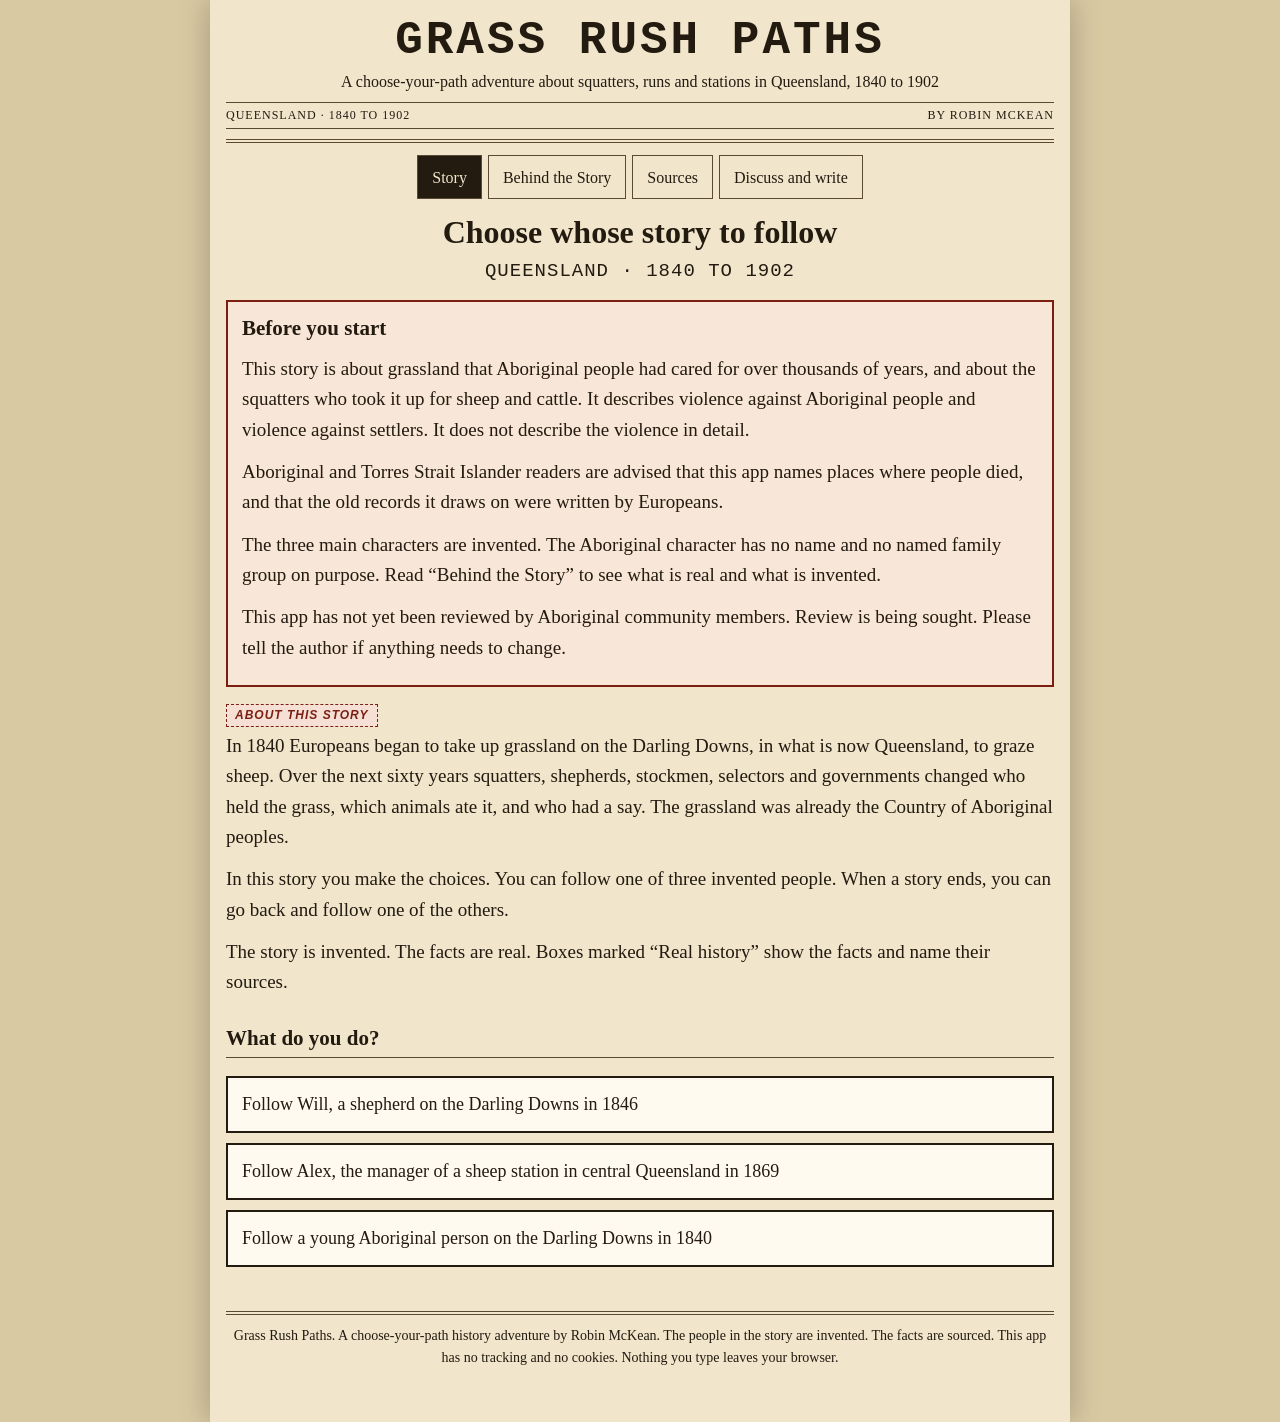
==== index.html @ 146c1fad "Grass Rush Paths: student and teacher versions" ====
<!doctype html>
<html lang="en-AU"><head><meta charset="utf-8">
<meta name="viewport" content="width=device-width,initial-scale=1">
<title>Grass Rush Paths</title>
<meta name="description" content="A choose-your-path history adventure about the grass rush in Queensland: squatters, shepherds, runs and stations, land laws, sheep and cattle, drought, and Aboriginal people. Real facts, sources and class questions.">
<meta name="theme-color" content="#231a10">
<link rel="icon" href="data:image/svg+xml,%3Csvg xmlns='http://www.w3.org/2000/svg' viewBox='0 0 32 32'%3E%3Crect width='32' height='32' fill='%23231a10'/%3E%3Cpath d='M6 24 L16 8 L26 24' stroke='%23f1e6cc' stroke-width='3' fill='none'/%3E%3C/svg%3E">
<link rel="stylesheet" href="styles.css">
</head><body>
<a class="skip" href="#main">Skip to the main content</a>
<div class="sheet">
<header>

 <div class="mast">Grass Rush Paths</div>
 <div class="sub">A choose-your-path adventure about squatters, runs and stations in Queensland, 1840 to 1902</div>
 <div class="dateline"><span>Queensland · 1840 to 1902</span><span>By Robin McKean</span></div>
</header>
<nav id="nav" aria-label="Sections"></nav>
<main id="main" tabindex="-1"></main>
<footer id="foot"></footer>
<p id="live" class="sr" role="status" aria-live="polite"></p>
</div>
<noscript><p style="padding:16px;font-family:Georgia,serif">This app needs JavaScript. Nothing is sent anywhere.</p></noscript>
<script src="data.js"></script>
<script src="app.js"></script>
</body></html>
---- styles.css ----
:root{--paper:#f1e6cc;--ink:#231a10;--rule:#5b4a33;--red:#7a1f12;--box:#f2efe6;--soft:#efe2c4;--green:#1f4a2c;--blue:#1d3b5c;--brown:#5a4310}
*{box-sizing:border-box}
html{-webkit-text-size-adjust:100%}
body{margin:0;background:#d9c9a3;color:var(--ink);font-family:Georgia,"Times New Roman",serif;font-size:18px;line-height:1.6}
.sr{position:absolute;left:-9999px;width:1px;height:1px;overflow:hidden}
.skip{position:absolute;left:-999px;top:0;background:var(--ink);color:var(--paper);padding:10px 14px;z-index:10}
.skip:focus{left:8px;top:8px}
.sheet{max-width:860px;margin:0 auto;background:var(--paper);padding:14px 16px 40px;min-height:100vh;box-shadow:0 0 30px rgba(0,0,0,.25)}
header{text-align:center;border-bottom:4px double var(--rule);padding-bottom:10px}
.tbanner{background:var(--ink);color:var(--paper);margin:0 0 8px;padding:8px 10px;font-size:15px}
.tbanner a{color:#f0d9a0}
.mast{font-family:"Courier New",Courier,monospace;font-weight:bold;font-size:clamp(26px,7vw,46px);letter-spacing:3px;margin:2px 0;text-transform:uppercase;line-height:1.1}
.sub{font-size:16px}
.dateline{display:flex;justify-content:space-between;gap:8px;font-size:12px;text-transform:uppercase;letter-spacing:1px;border-top:1px solid var(--rule);border-bottom:1px solid var(--rule);padding:3px 0;margin-top:8px}
nav{display:flex;flex-wrap:wrap;gap:6px;margin:12px 0;justify-content:center}
nav a,.btn{display:inline-flex;align-items:center;justify-content:center;font:inherit;font-size:16px;padding:8px 14px;min-height:44px;background:var(--paper);color:var(--ink);border:1px solid var(--rule);cursor:pointer;text-decoration:none;text-align:center}
nav a[aria-current="page"]{background:var(--ink);color:var(--paper)}
.btn.dark{background:var(--ink);color:var(--paper)}
.btn:hover,nav a:hover{background:var(--soft)}
.btn.dark:hover{background:#3b2c1a}
:focus-visible{outline:3px solid var(--red);outline-offset:2px}
main:focus{outline:none}
h1{font-size:clamp(23px,6vw,32px);text-align:center;margin:14px 0 4px;line-height:1.2}
h1:focus{outline:none}
h2{font-size:21px;margin:24px 0 6px;border-bottom:1px solid var(--rule);padding-bottom:2px}
h3{font-size:18px;margin:14px 0 4px}
p{margin:0 0 12px}
.where{text-align:center;font-family:"Courier New",Courier,monospace;font-size:14px;text-transform:uppercase;letter-spacing:1px;margin:0 0 14px}
.badge{display:inline-block;font-size:12px;font-weight:bold;letter-spacing:1px;text-transform:uppercase;padding:1px 8px;margin:0 6px 4px 0;border:1.5px solid;vertical-align:middle;font-family:Arial,Helvetica,sans-serif}
.b-real{color:var(--green);border-color:var(--green);background:#e4eddc}
.b-made{color:var(--red);border:1.5px dashed var(--red);background:#f6e0d6;font-style:italic}
.panel{border:1px solid var(--rule);padding:10px 14px;margin:14px 0;background:#f6edd8}
.panel.real{border-left:6px solid var(--green)}
.panel.made{border-left:6px dashed var(--red)}
.panel h2,.panel h3{margin-top:2px;border:0}
.panel ul{margin:0 0 8px;padding-left:20px}
.panel li{margin-bottom:6px}
.care{border:2px solid var(--red);background:#f8e7d8;padding:10px 14px;margin:14px 0}
.care h2{margin-top:0;border:0}
.carenote{border:1px dashed var(--red);background:#f8e7d8;padding:6px 10px;margin:10px 0;font-size:16px}
.story p{font-size:19px}
figure{margin:14px 0;text-align:center}
figure img{max-width:100%;height:auto;border:1px solid var(--rule);background:#fff}
figure.tall img{max-height:420px;width:auto}
figcaption{font-size:14px;line-height:1.4;margin-top:4px;text-align:left}
.choices{list-style:none;padding:0;margin:18px 0 8px}
.choices li{margin:0 0 10px}
.choice{display:block;width:100%;text-align:left;font:inherit;font-size:18px;background:#fffaf0;color:var(--ink);border:2px solid var(--ink);padding:12px 14px;cursor:pointer;min-height:48px}
.choice:hover{background:var(--soft)}
.row{display:flex;flex-wrap:wrap;gap:8px;margin:14px 0}
.trail{font-size:14px;border-top:1px solid var(--rule);margin-top:20px;padding-top:8px}
.trail ol{margin:4px 0 0;padding-left:20px}
.end{border:3px double var(--ink);padding:10px 16px;margin:16px 0;background:#fffaf0}
.end h2{border:0;text-align:center;margin-top:4px}
.tnote{border:2px dashed var(--blue);background:#e8eef6;padding:8px 12px;margin:12px 0}
.tnote h3{margin-top:2px}
.tbtn{background:#e8eef6;border-color:var(--blue);color:var(--blue)}
textarea{width:100%;min-height:110px;font:inherit;font-size:17px;padding:8px;border:1.5px solid var(--rule);background:#fffaf0;color:var(--ink)}
.q{border-top:1px solid var(--rule);padding-top:8px;margin-top:16px}
.q .qn{font-weight:bold}
.src{font-size:16px;padding-left:22px}
.src li{margin-bottom:10px}
.srcs{font-size:14px;margin:6px 0 0}
table{border-collapse:collapse;width:100%;font-size:16px;margin:8px 0}
th,td{border:1px solid var(--rule);padding:6px 8px;text-align:left;vertical-align:top}
th{background:var(--soft)}
a{color:var(--red)}
footer{border-top:4px double var(--rule);margin-top:30px;padding-top:10px;font-size:14px;text-align:center}
.lead{max-width:44em;margin:0 auto 12px}
@media(max-width:520px){body{font-size:17px}.story p{font-size:18px}}
@media(prefers-reduced-motion:reduce){*{scroll-behavior:auto!important;transition:none!important}}
@media print{body{background:#fff;font-size:12pt}.sheet{box-shadow:none;padding:0;max-width:none}nav,.row,.skip,.tbanner,.noprint,.choice,.tbtn{display:none!important}textarea{border:1px solid #000;min-height:90px}}
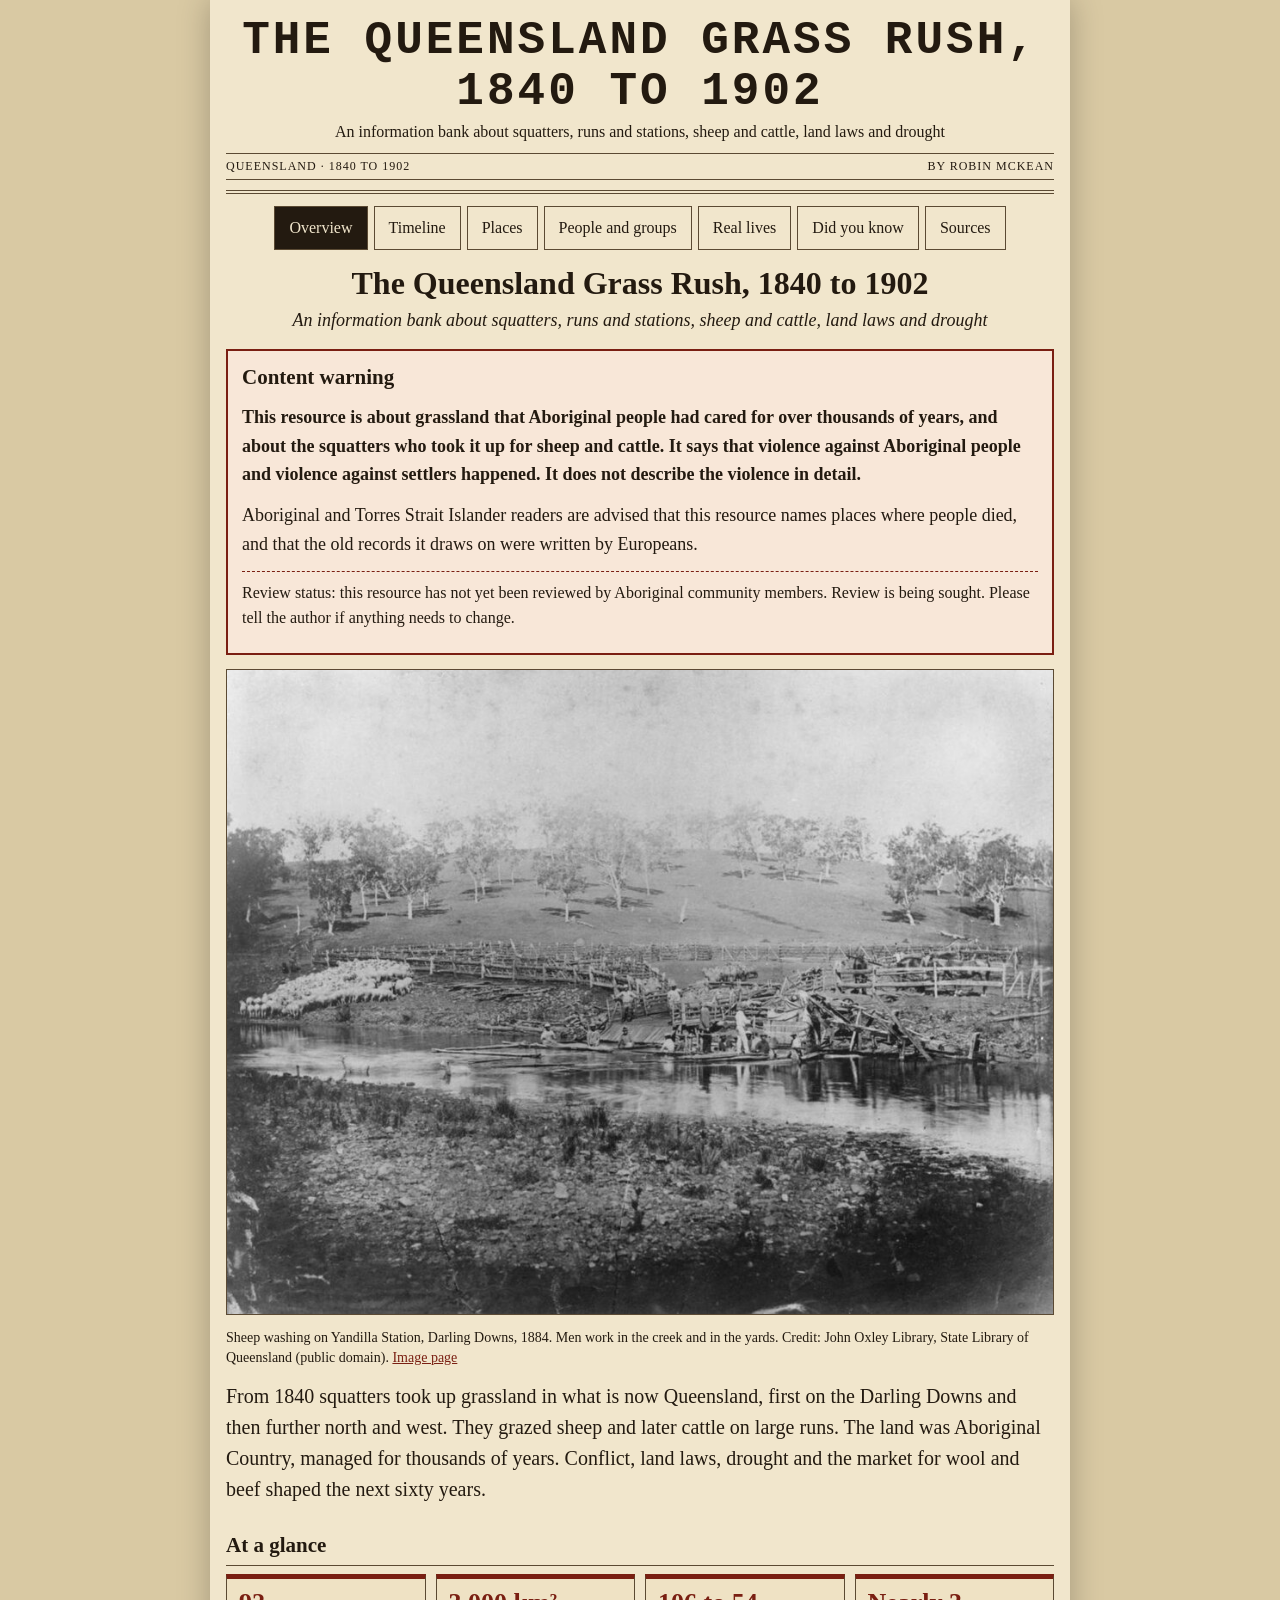
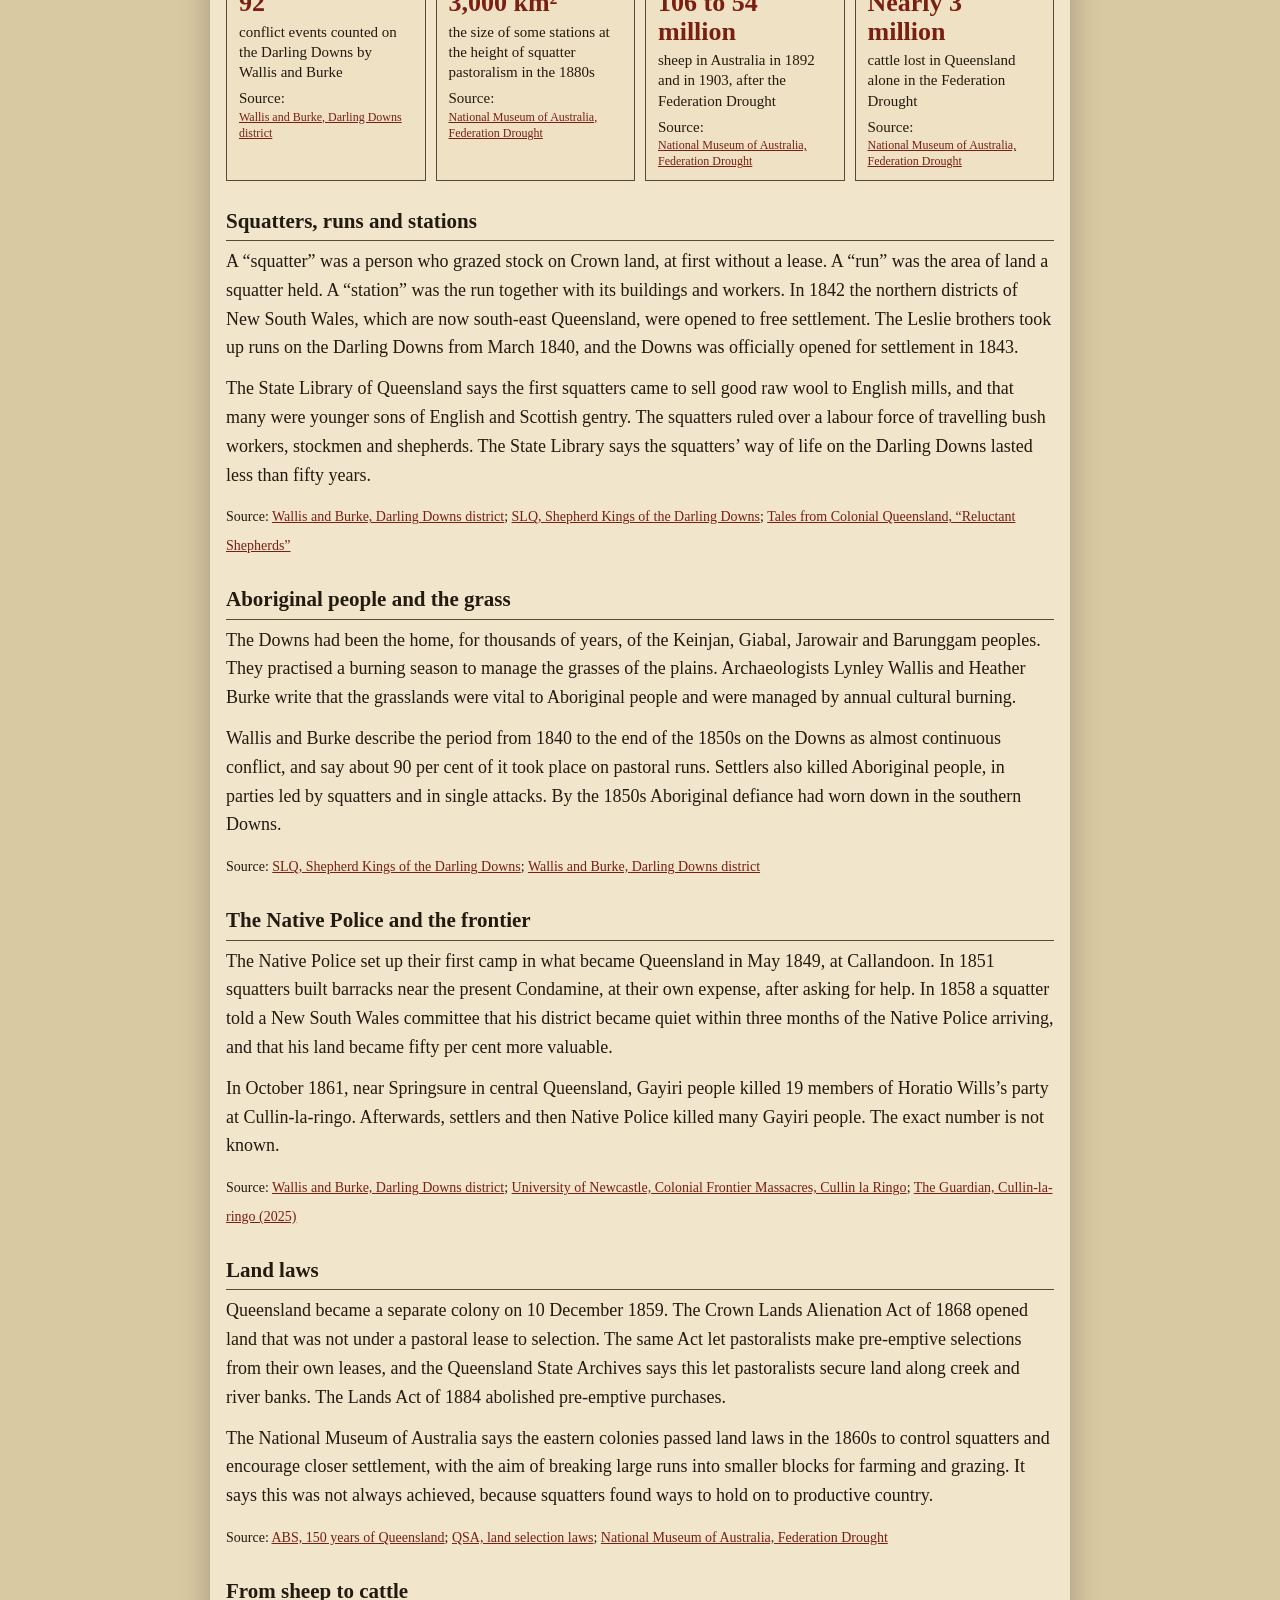
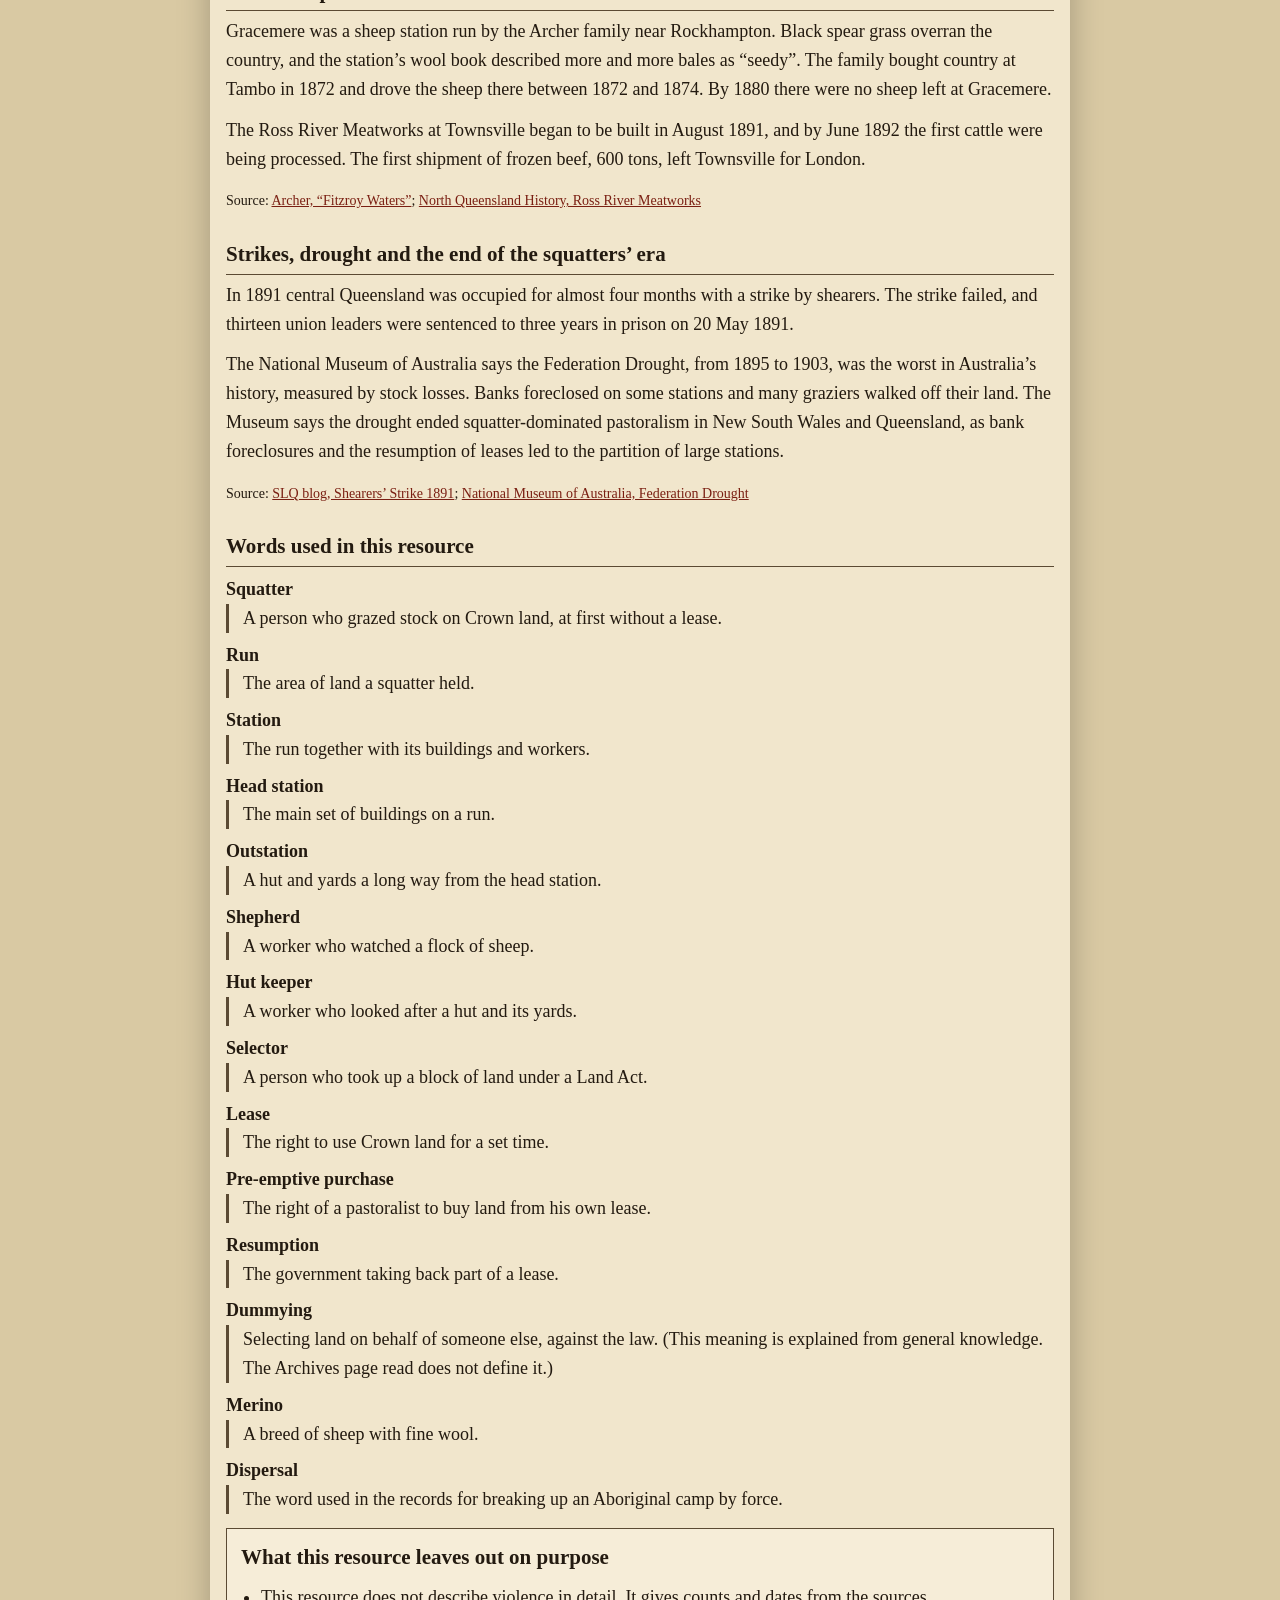
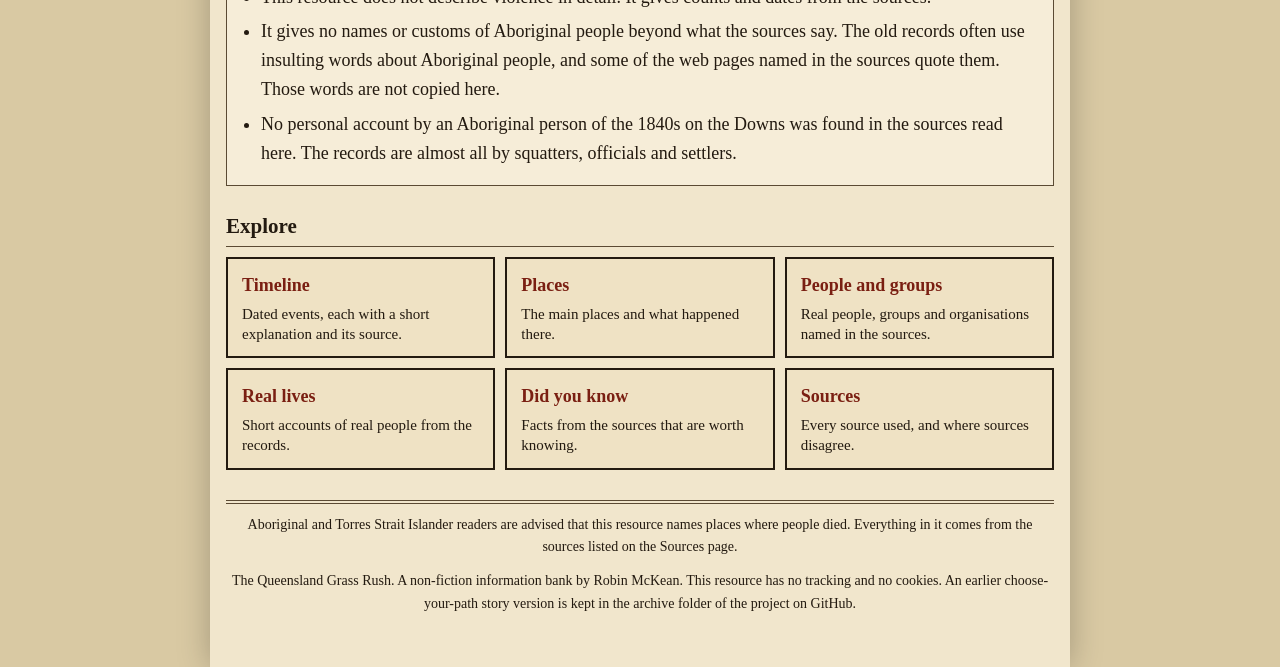
==== commit d2940604: "Turn into a non-fiction information bank; story version archived (tag story-version, archive/story-v" ====
--- a/index.html
+++ b/index.html
@@ -1,26 +1,25 @@
 <!doctype html>
 <html lang="en-AU"><head><meta charset="utf-8">
 <meta name="viewport" content="width=device-width,initial-scale=1">
-<title>Grass Rush Paths</title>
-<meta name="description" content="A choose-your-path history adventure about the grass rush in Queensland: squatters, shepherds, runs and stations, land laws, sheep and cattle, drought, and Aboriginal people. Real facts, sources and class questions.">
-<meta name="theme-color" content="#231a10">
-<link rel="icon" href="data:image/svg+xml,%3Csvg xmlns='http://www.w3.org/2000/svg' viewBox='0 0 32 32'%3E%3Crect width='32' height='32' fill='%23231a10'/%3E%3Cpath d='M6 24 L16 8 L26 24' stroke='%23f1e6cc' stroke-width='3' fill='none'/%3E%3C/svg%3E">
+<title>The Queensland Grass Rush, 1840 to 1902</title>
+<meta name="description" content="A non-fiction information bank about the Queensland grass rush: squatters, runs and stations, the move from sheep to cattle, land laws, drought and Aboriginal people, 1840 to 1902. Overview, timeline, places, people, real lives and sources.">
+<meta name="theme-color" content="#1f2b1a">
+<link rel="icon" href="data:image/svg+xml,%3Csvg xmlns='http://www.w3.org/2000/svg' viewBox='0 0 32 32'%3E%3Crect width='32' height='32' fill='%231f2b1a'/%3E%3Cpath d='M6 24 L16 8 L26 24' stroke='%23f1e6cc' stroke-width='3' fill='none'/%3E%3C/svg%3E">
 <link rel="stylesheet" href="styles.css">
 </head><body>
 <a class="skip" href="#main">Skip to the main content</a>
 <div class="sheet">
 <header>
 
- <div class="mast">Grass Rush Paths</div>
- <div class="sub">A choose-your-path adventure about squatters, runs and stations in Queensland, 1840 to 1902</div>
+ <div class="mast">The Queensland Grass Rush, 1840 to 1902</div>
+ <div class="sub">An information bank about squatters, runs and stations, sheep and cattle, land laws and drought</div>
  <div class="dateline"><span>Queensland · 1840 to 1902</span><span>By Robin McKean</span></div>
 </header>
 <nav id="nav" aria-label="Sections"></nav>
 <main id="main" tabindex="-1"></main>
 <footer id="foot"></footer>
-<p id="live" class="sr" role="status" aria-live="polite"></p>
 </div>
-<noscript><p style="padding:16px;font-family:Georgia,serif">This app needs JavaScript. Nothing is sent anywhere.</p></noscript>
+<noscript><p style="padding:16px;font-family:Georgia,serif">This resource needs JavaScript. Nothing is sent anywhere.</p></noscript>
 <script src="data.js"></script>
 <script src="app.js"></script>
 </body></html>
--- a/styles.css
+++ b/styles.css
@@ -70,3 +70,68 @@
 @media(max-width:520px){body{font-size:17px}.story p{font-size:18px}}
 @media(prefers-reduced-motion:reduce){*{scroll-behavior:auto!important;transition:none!important}}
 @media print{body{background:#fff;font-size:12pt}.sheet{box-shadow:none;padding:0;max-width:none}nav,.row,.skip,.tbanner,.noprint,.choice,.tbtn{display:none!important}textarea{border:1px solid #000;min-height:90px}}
+
+/* ---- Information bank additions (all four apps) ---- */
+.sr{position:absolute;left:-9999px;width:1px;height:1px;overflow:hidden}
+.tbanner{background:var(--ink);color:var(--paper);margin:0 0 8px;padding:8px 10px;font-size:15px}
+.tbanner a{color:#f0d9a0}
+.lead{max-width:44em;margin:0 auto 14px;text-align:center;font-style:italic}
+.bigpara{font-size:20px;line-height:1.55;max-width:44em;margin:14px auto}
+.strong{font-weight:bold}
+.care .review{border-top:1px dashed var(--red);padding-top:8px;margin-top:8px;font-size:16px}
+.glance{display:grid;grid-template-columns:repeat(auto-fit,minmax(190px,1fr));gap:10px;margin:8px 0 14px}
+.stat{border:1px solid var(--rule);background:var(--soft);padding:10px 12px;border-top:5px solid var(--red)}
+.stat b{display:block;font-size:26px;line-height:1.1;color:var(--red);font-family:Georgia,serif}
+.stat span{display:block;font-size:15px;line-height:1.35;margin-top:4px}
+.stat .srcs{display:block;margin-top:6px;font-size:12px}
+.tiles{display:grid;grid-template-columns:repeat(auto-fit,minmax(200px,1fr));gap:10px;margin:10px 0}
+.tile{display:block;border:2px solid var(--ink);background:var(--soft);color:var(--ink);text-decoration:none;padding:12px 14px;min-height:88px}
+.tile b{display:block;font-size:18px;margin-bottom:4px;color:var(--red)}
+.tile span{font-size:15px;line-height:1.35;display:block}
+.tile:hover{background:var(--paper)}
+.words{margin:6px 0 14px}
+.words dt{font-weight:bold;margin-top:8px}
+.words dd{margin:0 0 4px 0;padding-left:14px;border-left:3px solid var(--rule)}
+.srcline{margin:2px 0 10px}
+.srcs{font-size:14px}
+.snote{font-size:14px;color:#4a3d2b}
+.tl{list-style:none;margin:14px 0;padding:0 0 0 0;position:relative}
+.tl:before{content:"";position:absolute;left:112px;top:6px;bottom:6px;width:3px;background:var(--rule);opacity:.55}
+.tl li{display:grid;grid-template-columns:100px 1fr;gap:24px;margin:0 0 14px;position:relative}
+.tl li:before{content:"";position:absolute;left:106px;top:9px;width:13px;height:13px;border-radius:50%;background:var(--red);border:2px solid var(--paper);box-shadow:0 0 0 1px var(--rule)}
+.tl-date{font-family:"Courier New",Courier,monospace;font-weight:bold;font-size:15px;text-align:right;line-height:1.3;padding-top:3px;overflow-wrap:anywhere}
+.tl-body{background:var(--soft);border:1px solid var(--rule);padding:8px 12px}
+.tl-body h3{margin:0 0 4px;font-size:18px}
+.tl-body p{margin:0 0 6px}
+.tl li.flagged .tl-body{border-left:6px solid var(--blue)}
+.flag{font-size:15px;border:1px dashed var(--blue);background:#e8eef6;padding:6px 10px}
+.b-flag{color:var(--blue);border-color:var(--blue);background:#dfe8f3}
+.card{border:1px solid var(--rule);background:var(--soft);padding:10px 16px 6px;margin:16px 0;border-top:5px solid var(--red)}
+.card h2{margin-top:2px;border:0;font-size:22px}
+.card h3{margin:2px 0 2px;font-size:18px}
+.card.small{margin:0;padding:8px 12px 4px}
+.cards{display:grid;grid-template-columns:repeat(auto-fit,minmax(290px,1fr));gap:12px;margin:10px 0}
+.card .where{text-align:left;margin:0 0 8px}
+.life blockquote{margin:10px 0;padding:8px 14px;border-left:6px solid var(--red);background:#fffaf0;font-style:italic}
+.life blockquote p{margin:0 0 6px}
+.life blockquote footer{font-style:normal;font-size:14px;border:0;margin:0;padding:0;text-align:left}
+.viewpic summary,.panel>summary{cursor:pointer;font-weight:bold;min-height:32px}
+.know{padding-left:0;list-style:none;counter-reset:k;margin:10px 0}
+.know li{counter-increment:k;position:relative;padding:8px 12px 2px 52px;margin:0 0 10px;background:var(--soft);border:1px solid var(--rule);min-height:48px}
+.know li:before{content:counter(k);position:absolute;left:10px;top:8px;width:30px;height:30px;line-height:30px;text-align:center;background:var(--red);color:var(--paper);font-weight:bold;font-family:Arial,sans-serif;border-radius:50%}
+.know li p{margin:0 0 6px}
+.panel.teacher{border-left:6px solid var(--blue);background:#e8eef6}
+.tgroup{margin:6px 0 10px}
+.qs{padding-left:22px}
+.qs>li{margin-bottom:18px}
+.tbox{border:1px dashed var(--blue);background:#fffaf0;padding:8px 12px;margin-top:6px}
+.sourcelist{font-size:15px;padding-left:20px;overflow-wrap:anywhere}
+.sourcelist li{margin-bottom:9px}
+@media(max-width:620px){
+ .tl:before{left:7px}
+ .tl li{grid-template-columns:1fr;gap:2px;padding-left:26px}
+ .tl li:before{left:1px;top:6px}
+ .tl-date{text-align:left;padding-top:0}
+ .bigpara{font-size:18px}
+ nav a{font-size:14px;padding:6px 10px;min-height:40px}
+}
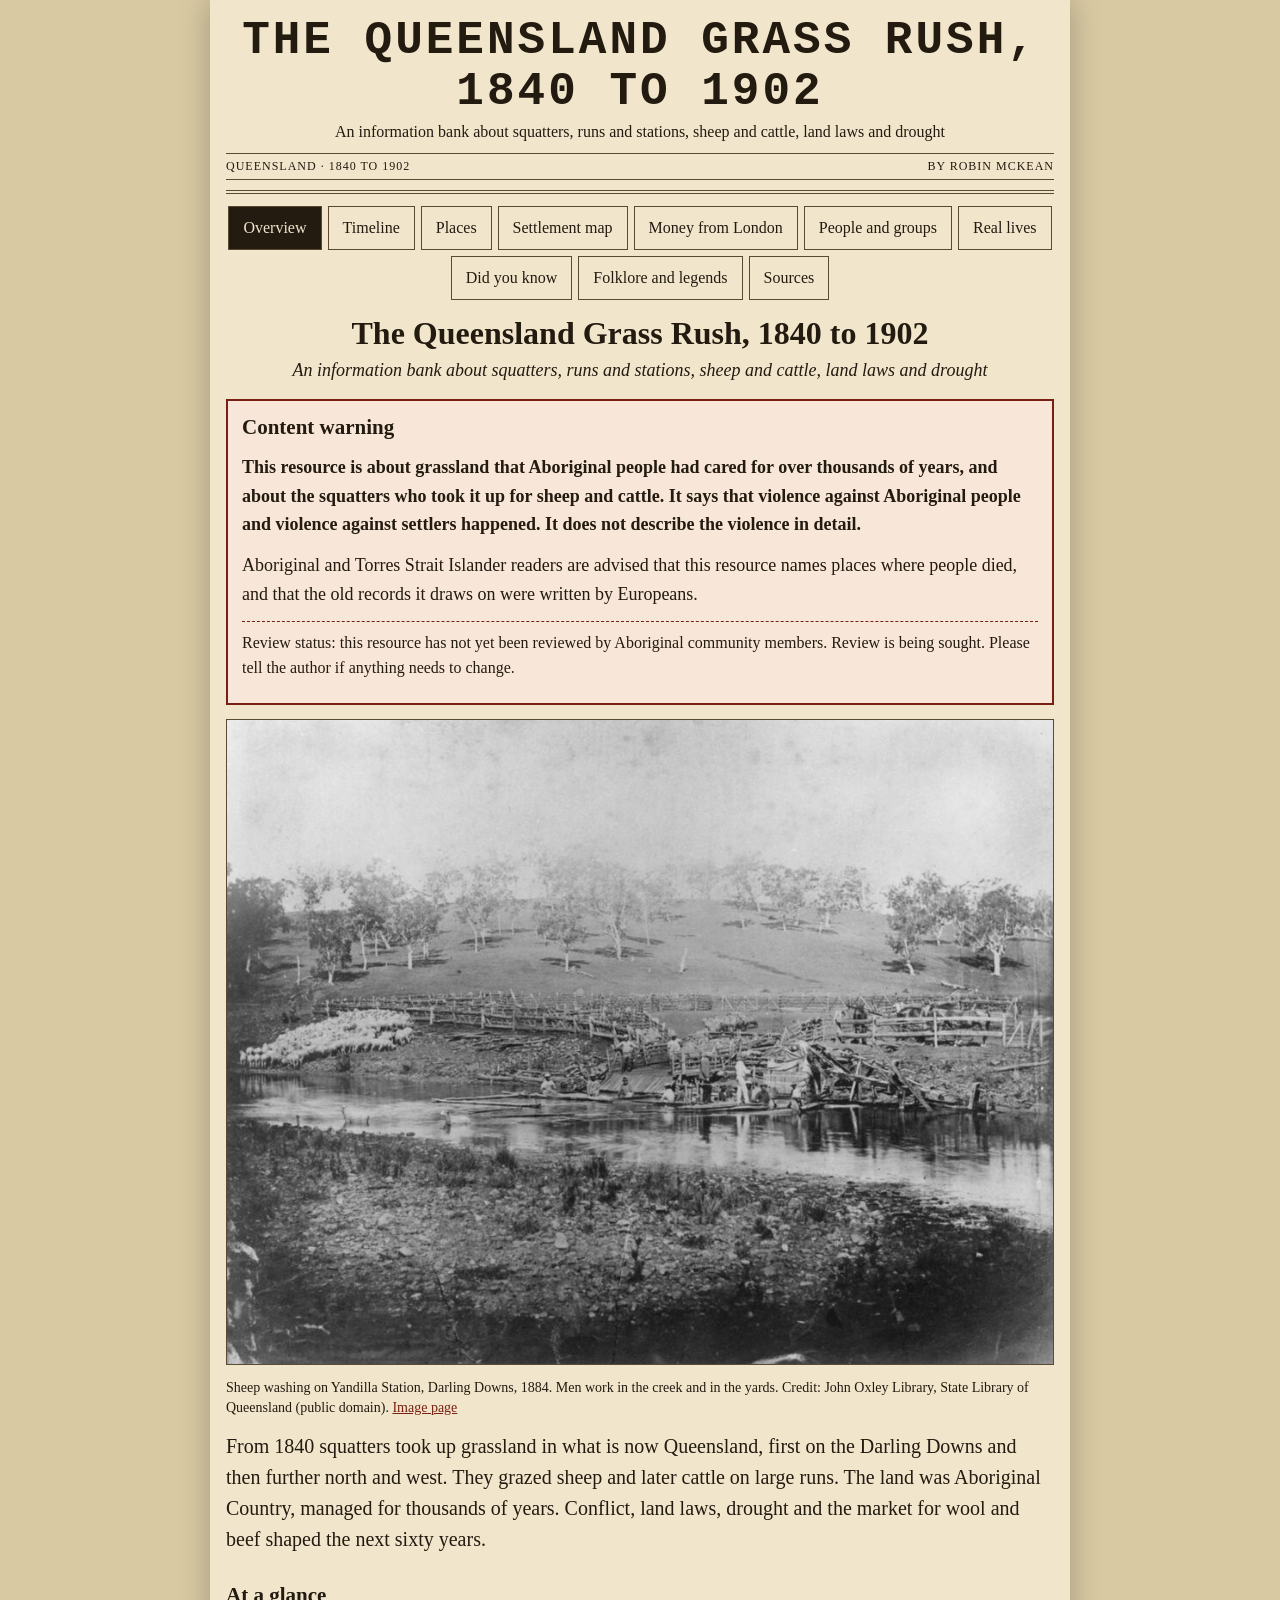
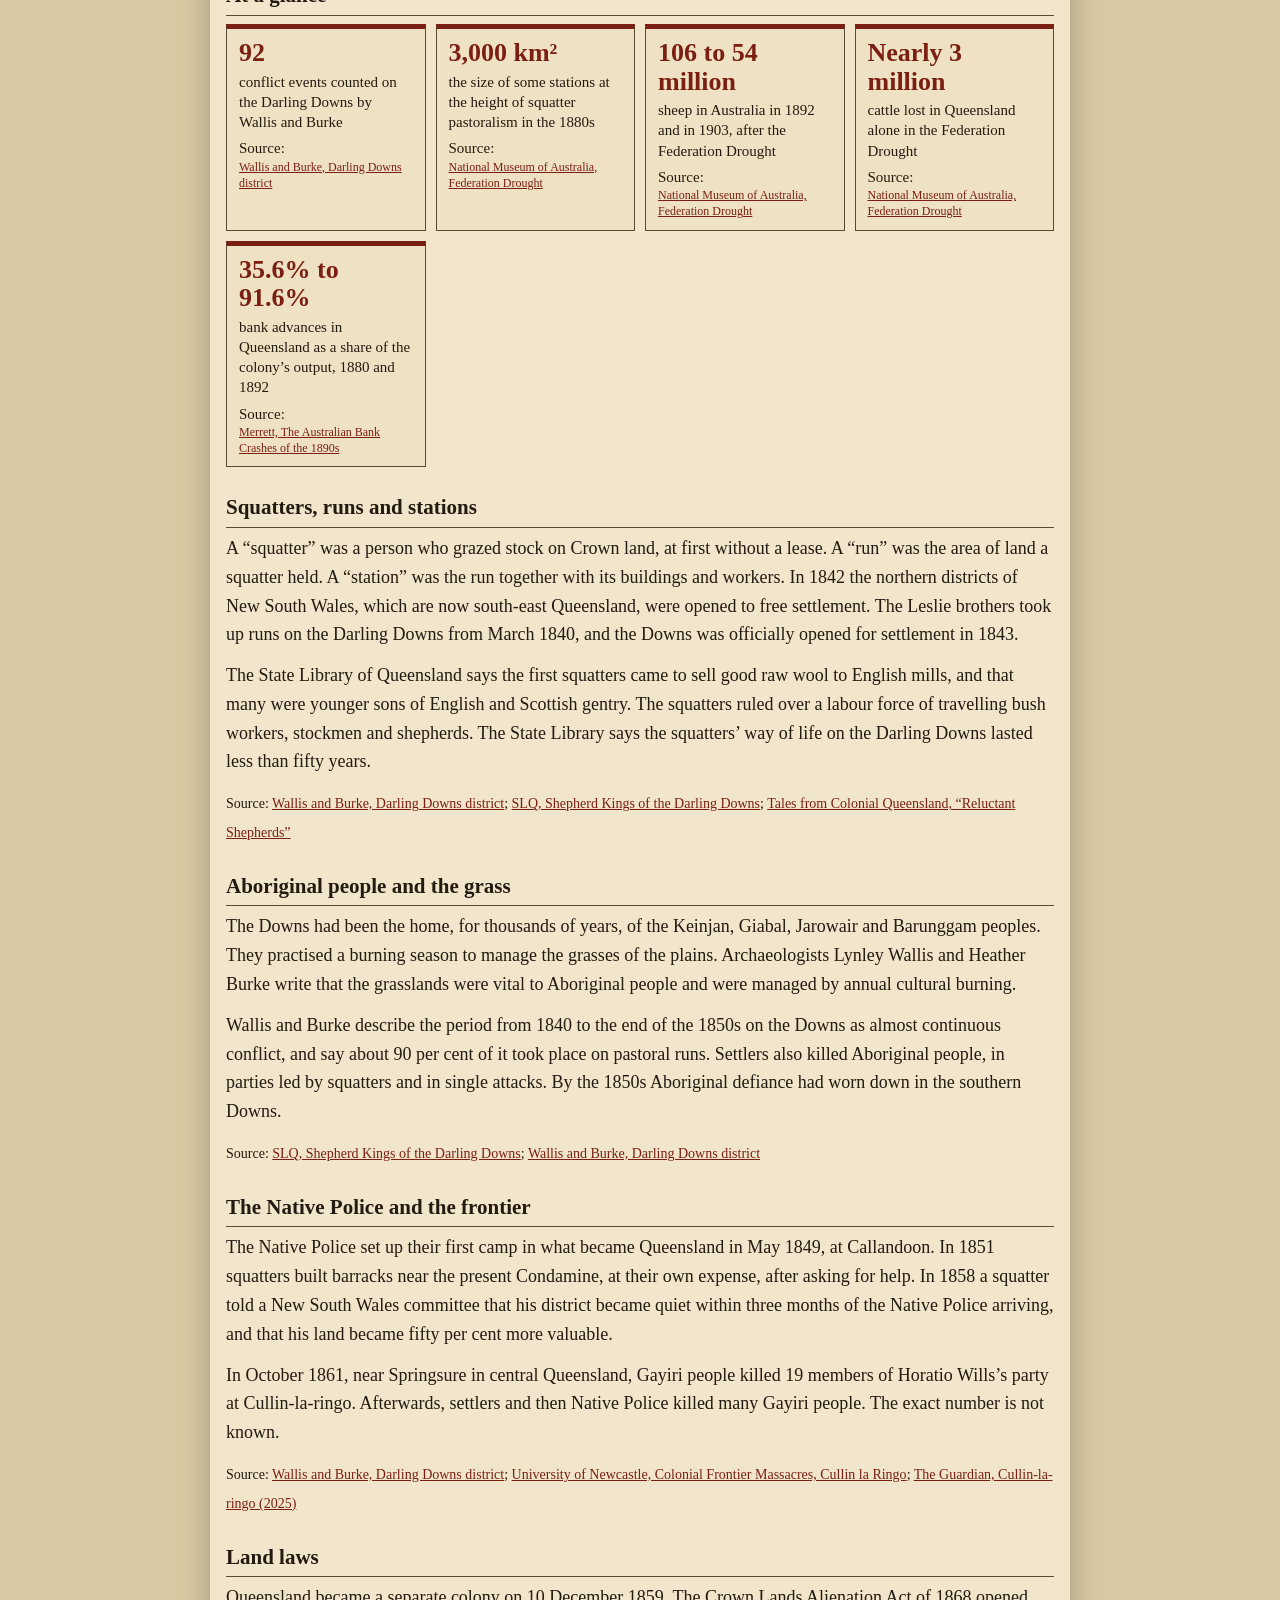
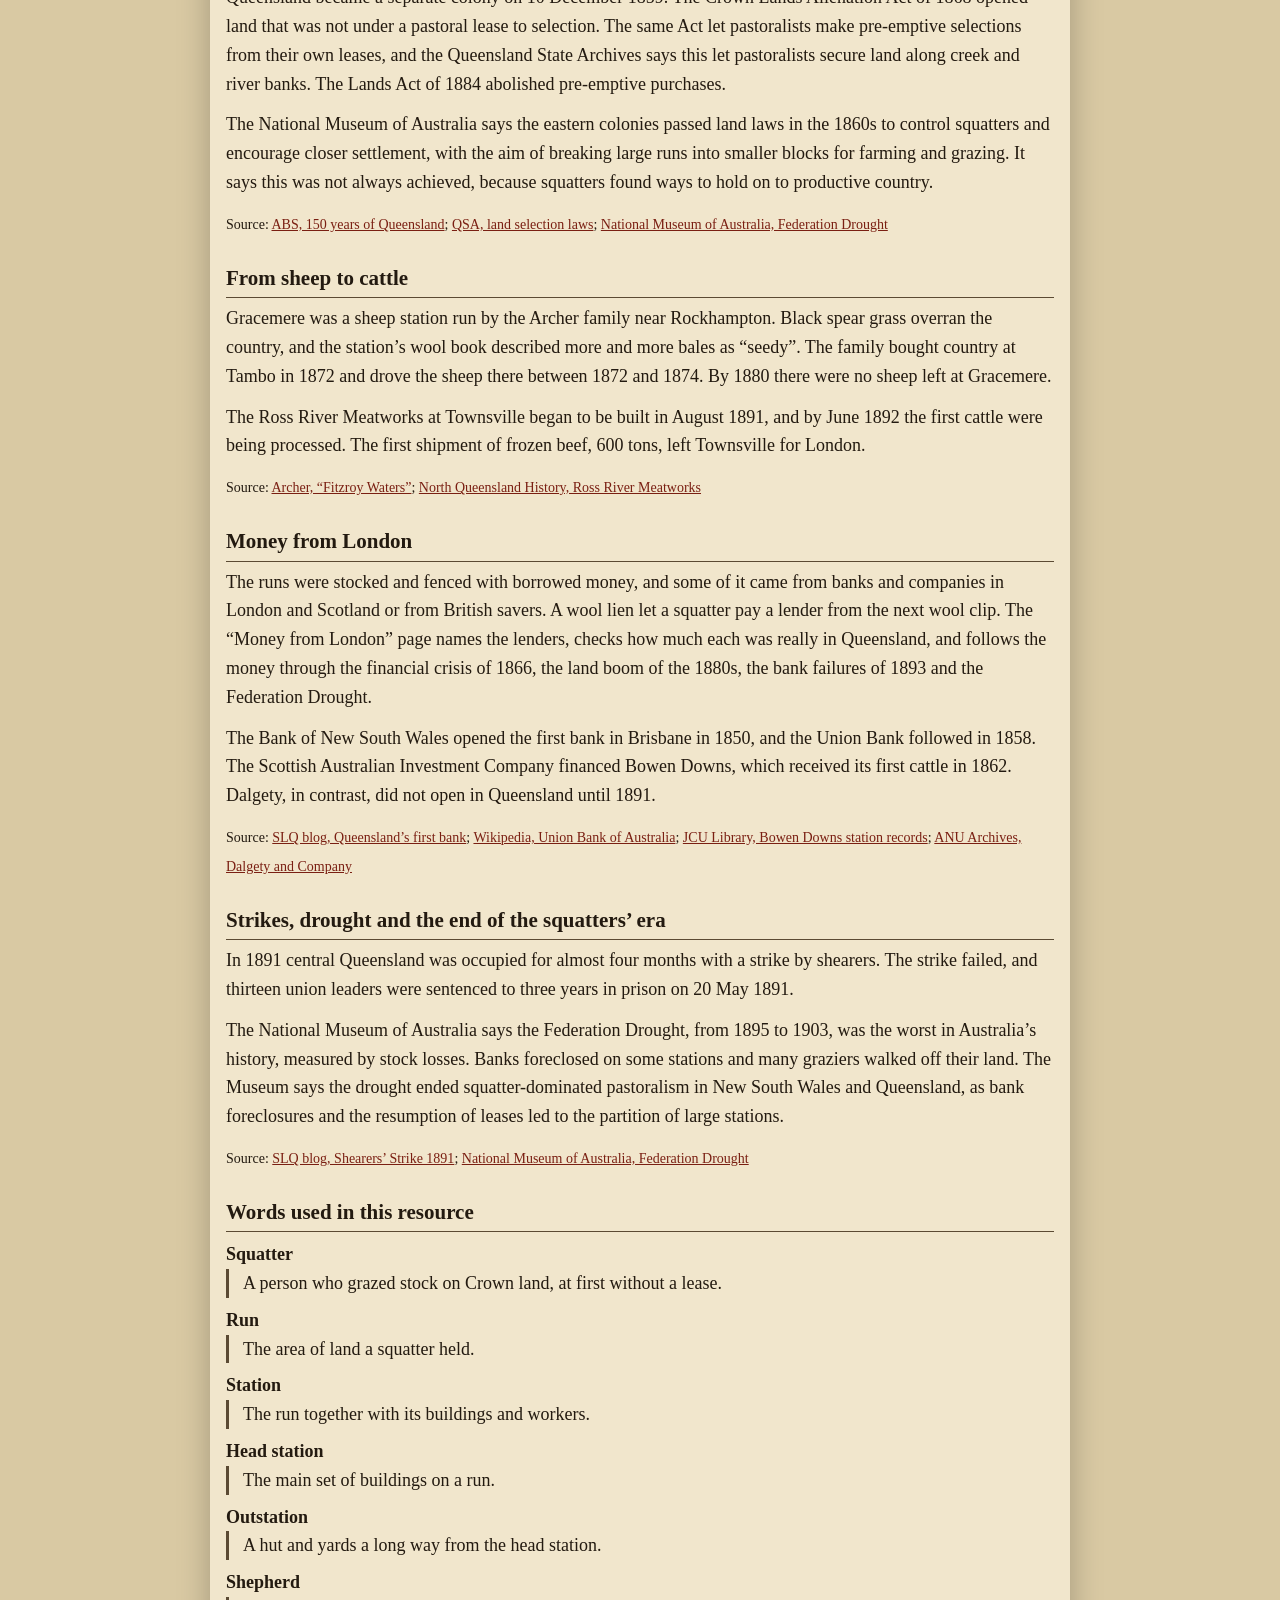
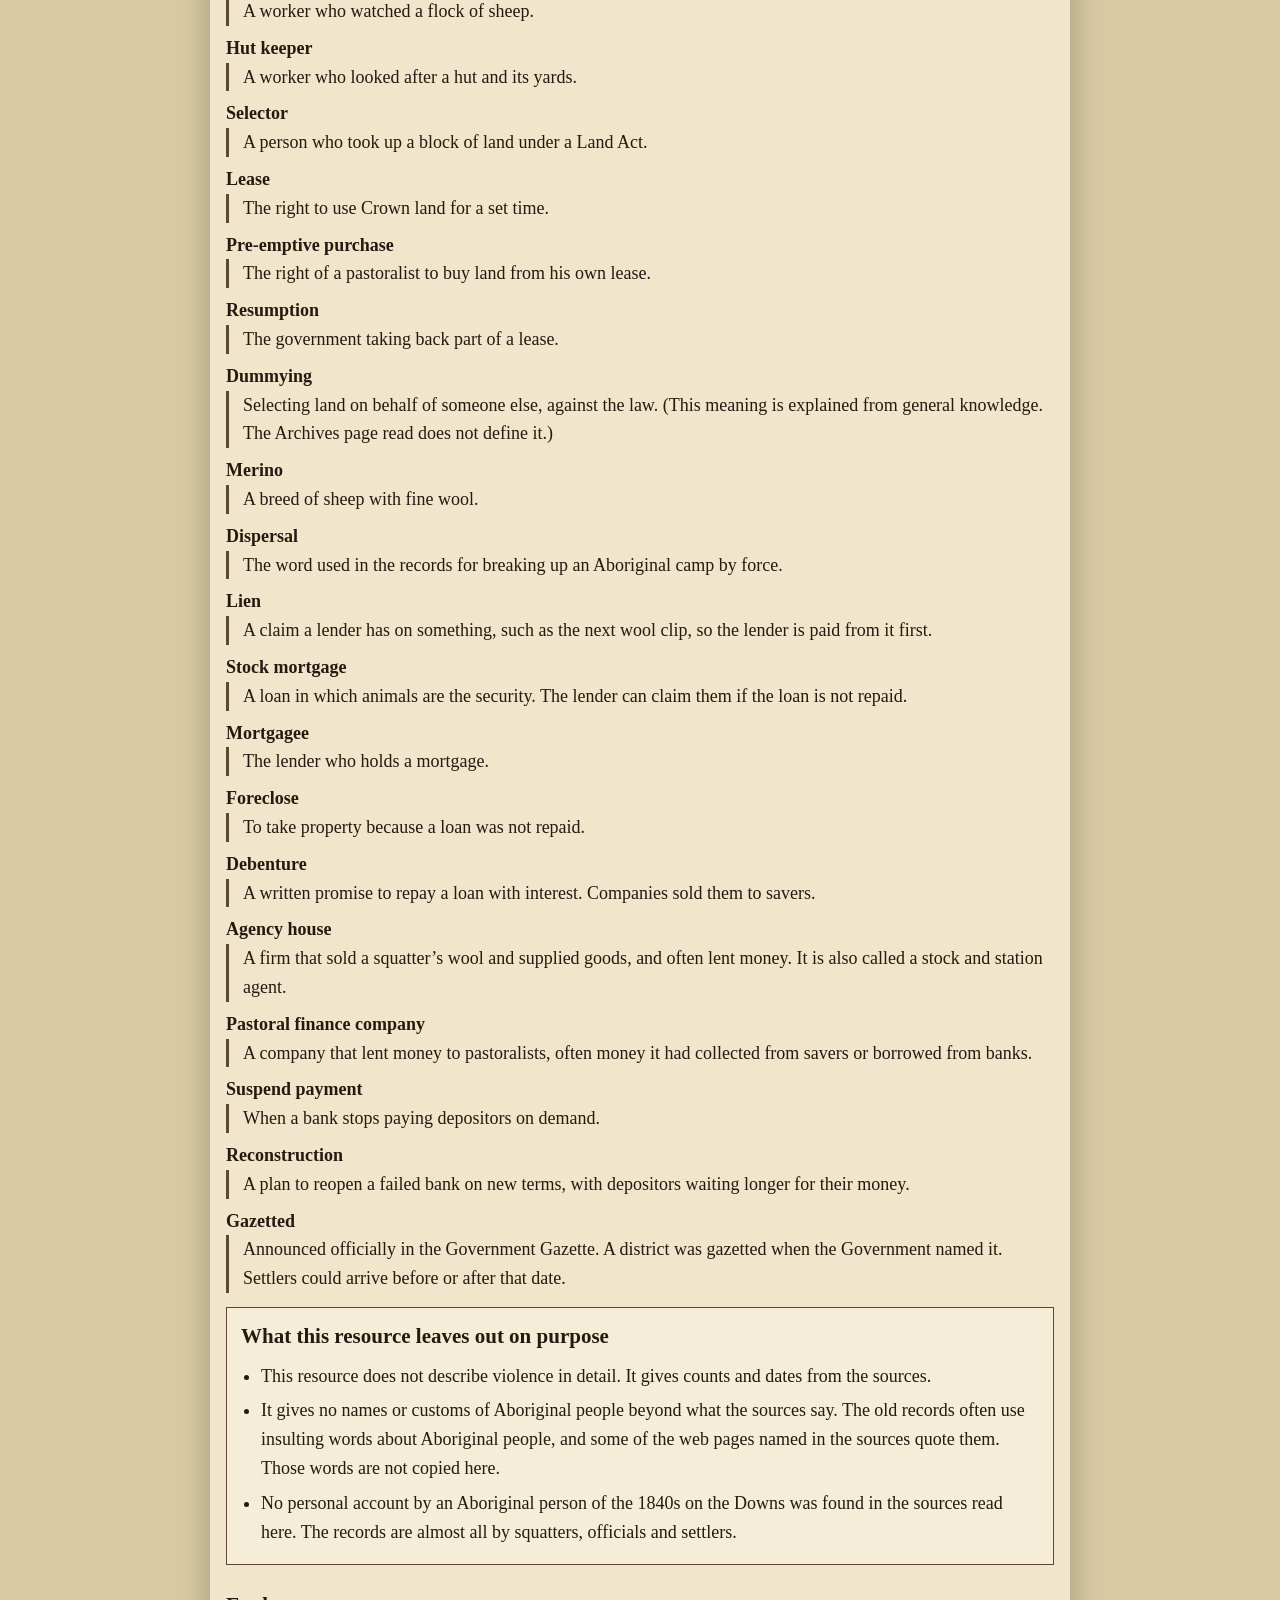
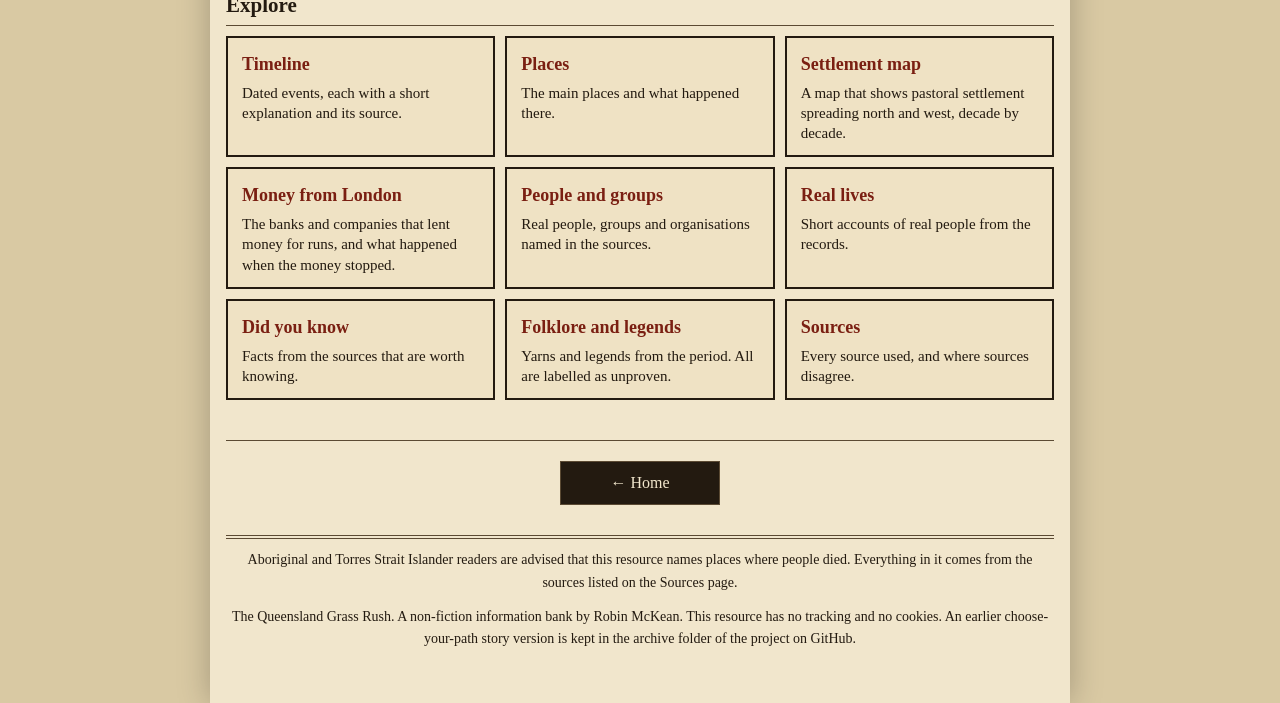
==== commit 99a88f23: "Add Money from London section and interactive settlement map (student and teacher builds)" ====
--- a/index.html
+++ b/index.html
@@ -2,7 +2,7 @@
 <html lang="en-AU"><head><meta charset="utf-8">
 <meta name="viewport" content="width=device-width,initial-scale=1">
 <title>The Queensland Grass Rush, 1840 to 1902</title>
-<meta name="description" content="A non-fiction information bank about the Queensland grass rush: squatters, runs and stations, the move from sheep to cattle, land laws, drought and Aboriginal people, 1840 to 1902. Overview, timeline, places, people, real lives and sources.">
+<meta name="description" content="A non-fiction information bank about the Queensland grass rush: squatters, runs and stations, the move from sheep to cattle, land laws, drought and Aboriginal people, 1840 to 1902. Overview, timeline, places, people, real lives and sources. It also covers the money from London and Scotland behind the runs, and a map of how settlement spread by decade.">
 <meta name="theme-color" content="#1f2b1a">
 <link rel="icon" href="data:image/svg+xml,%3Csvg xmlns='http://www.w3.org/2000/svg' viewBox='0 0 32 32'%3E%3Crect width='32' height='32' fill='%231f2b1a'/%3E%3Cpath d='M6 24 L16 8 L26 24' stroke='%23f1e6cc' stroke-width='3' fill='none'/%3E%3C/svg%3E">
 <link rel="stylesheet" href="styles.css">
--- a/styles.css
+++ b/styles.css
@@ -135,3 +135,53 @@
  .bigpara{font-size:18px}
  nav a{font-size:14px;padding:6px 10px;min-height:40px}
 }
+
+.homebar{margin:40px 0 8px;padding-top:20px;border-top:1px solid var(--rule);text-align:center}
+.homebar .btn{min-width:160px}
+
+/* ---- Folklore and legends section ---- */
+.b-folk{color:var(--blue);border:1.5px dashed var(--blue);background:#dfe8f3}
+.folkbanner{border:2px dashed var(--blue);background:#e8eef6;padding:10px 14px;margin:14px 0}
+.folkbanner h2{margin-top:0;border:0}
+.card.folk{border-top:5px dashed var(--blue)}
+.folkfrom,.folkknown{margin:10px 0;padding:6px 12px;border-left:6px solid var(--rule);background:#fffaf0}
+.folkknown{border-left-color:var(--green)}
+.folkfrom h3,.folkknown h3{margin-top:2px}
+
+/* Money from London and the settlement map */
+.keyline{font-size:20px;font-weight:bold;line-height:1.4;background:var(--soft);border:2px solid var(--ink);border-left:10px solid var(--red);padding:12px 14px;margin:12px 0 6px}
+.mapctl{display:flex;flex-wrap:wrap;gap:10px 16px;align-items:center;margin:12px 0 4px}
+.mapstep{display:flex;align-items:center;gap:8px;flex:1 1 320px}
+.mapstep input[type=range]{flex:1;min-width:120px;height:44px;accent-color:var(--red)}
+.mapstep .btn:disabled{opacity:.45;cursor:default}
+.mapdecade{font-weight:bold;flex:1 1 100%}
+.mapview .btn[aria-pressed=true]{background:var(--ink);color:var(--paper)}
+.mapview{display:flex;gap:6px}
+.mapticks{display:flex;justify-content:space-between;font-family:"Courier New",Courier,monospace;font-size:13px;margin:0 70px 8px 90px}
+.mapnote h2{margin-top:0}
+.mapbox{display:grid;grid-template-columns:minmax(0,1.45fr) minmax(0,1fr);gap:14px;align-items:start;margin:10px 0}
+.qldmap{width:100%;height:auto;background:#e4eef0;border:2px solid var(--ink)}
+.map-land{fill:#eadcb4;stroke:var(--rule);stroke-width:2.5}
+.map-sea{font-size:17px;font-style:italic;fill:#35566a}
+.map-town{fill:#555}
+.map-townname{font-size:16px;fill:#333}
+.dist{cursor:pointer;outline:none}
+.dist .halo{fill:rgba(31,74,44,.14);stroke:none}
+.dist .dot{fill:var(--green);stroke:#fff;stroke-width:2.5}
+.dist.new .halo{fill:rgba(122,31,18,.2)}
+.dist.new .dot{fill:var(--red)}
+.dist.sel .dot{stroke:var(--ink);stroke-width:4}
+.dist:focus .dot,.dist:focus-visible .dot{stroke:var(--ink);stroke-width:5}
+.dlabel{font-size:19px;font-weight:bold;fill:var(--ink);paint-order:stroke;stroke:#fff;stroke-width:4px;stroke-linejoin:round}
+.mapdetail{margin:0}
+.distcard{margin:0 0 12px}
+.badge.b-new{background:var(--red);color:#fff}
+.maplist .card{margin-bottom:12px}
+.mapbox[hidden],.maplist[hidden]{display:none}
+@media (max-width:700px){
+ .mapbox{grid-template-columns:1fr}
+ .mapticks{margin:0 8px 8px}
+}
+.card .where .badge{text-transform:none;letter-spacing:0;font-size:14px;font-family:Georgia,serif;white-space:normal}
+.badge.b-new{border-color:var(--red)}
+.map-rail{fill:#777;stroke:#fff;stroke-width:1.5}
